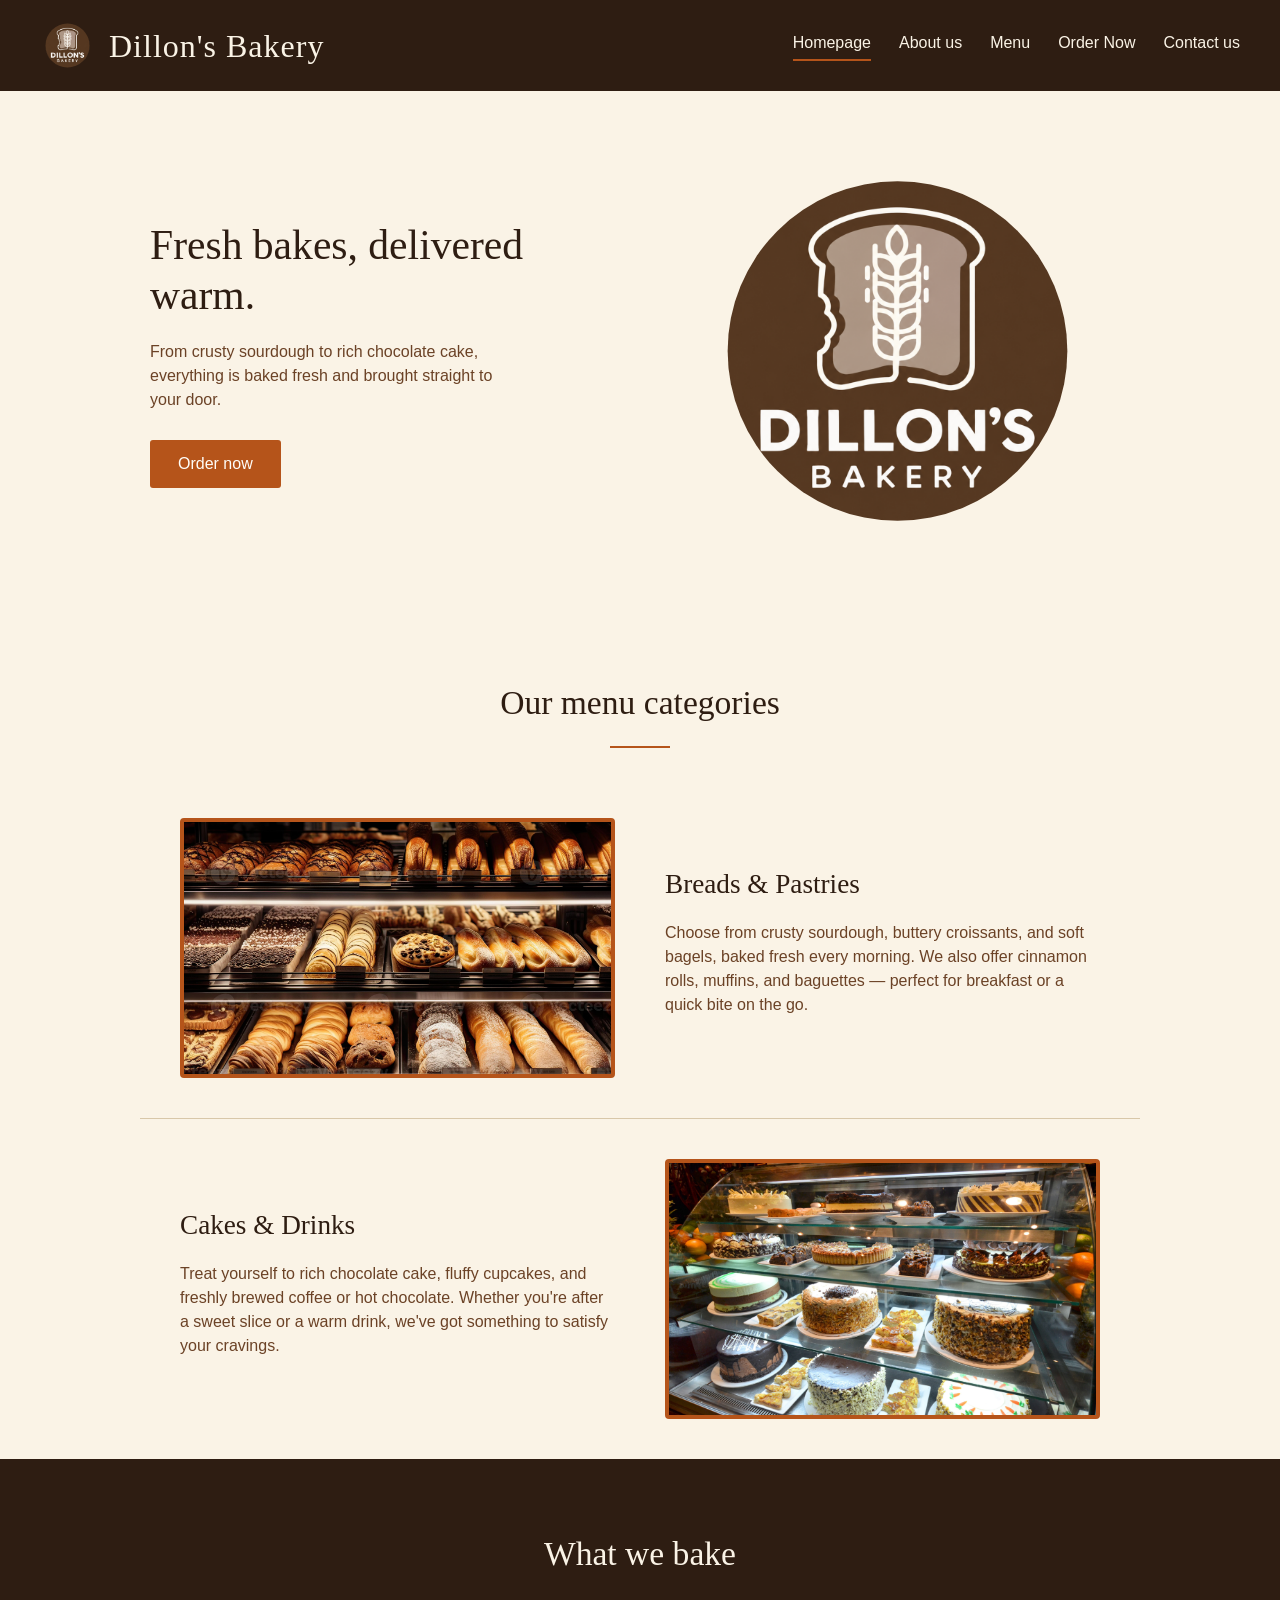
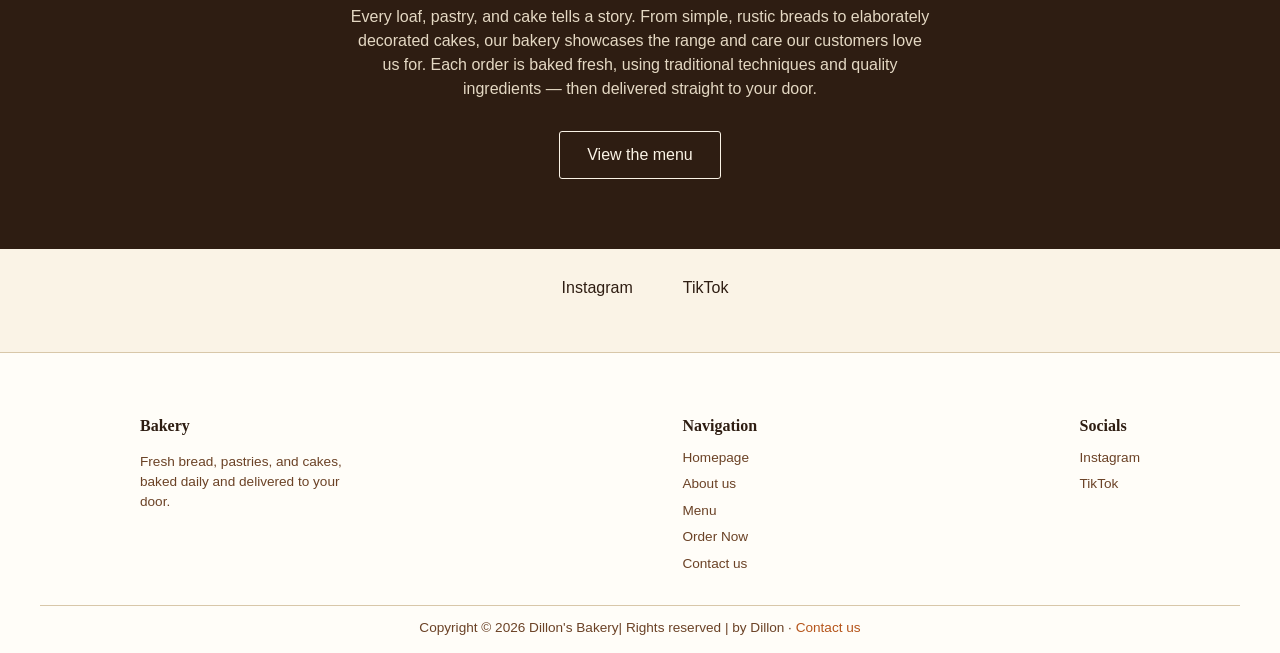
==== root/index.html @ 9ed08048 "Files re-upload Re-uploading files to make sure folder structure is correct" ====
<!DOCTYPE html>
<html>
    <head>
        <title>Dillon's Bakery</title>
        <link rel="stylesheet" href="css/style.css">
        <link rel="icon" type="image/png" href="img/logo.png">
    </head>
    <body>
        <header class="site-header">
            <a href="index.html" class="brand">
                <img src="images/business logo.png" alt="Dillon's Bakery logo">
                <h1>Dillon's Bakery</h1>
            </a>
            <nav class="primary-nav">
                <a href="index.html" class="active">Homepage</a>
                <a href="assets/about.html">About us</a>
                <a href="assets/services.html">Menu</a>
                <a href="assets/enquiry.html">Order Now</a>
                <a href="assets/contact.html">Contact us</a>
            </nav>
        </header>

        <section class="hero">
            <div class="hero-text">
                <h2>Fresh bakes, delivered warm.</h2>
                <p>From crusty sourdough to rich chocolate cake, everything is baked fresh and brought straight to your door.</p>
                <a class="btn" href="assets/enquiry.html">Order now</a>
            </div>
            <div class="hero-frame">
                <img src="images/business logo.png" alt="Fresh bread and pastries">
            </div>
        </section>

        <div class="section-intro">
            <h2>Our menu categories</h2>
            <hr>
        </div>

        <div class="category-row">
            <img src="images/braeds and pastris.jpg" alt="Basket of fresh bread">
            <div class="category-copy">
                <h3>Breads & Pastries</h3>
                <p>Choose from crusty sourdough, buttery croissants, and soft bagels, baked fresh every morning. We also offer cinnamon rolls, muffins, and baguettes — perfect for breakfast or a quick bite on the go.</p>
            </div>
        </div>

        <hr class="divider">

        <div class="category-row reverse">
            <img src="images/cakes and drinks.jpg" alt="Display of cakes and drinks">
            <div class="category-copy">
                <h3>Cakes & Drinks</h3>
                <p>Treat yourself to rich chocolate cake, fluffy cupcakes, and freshly brewed coffee or hot chocolate. Whether you're after a sweet slice or a warm drink, we've got something to satisfy your cravings.</p>
            </div>
        </div>

        <div class="highlight-block">
            <h2>What we bake</h2>
            <p>Every loaf, pastry, and cake tells a story. From simple, rustic breads to elaborately decorated cakes, our bakery showcases the range and care our customers love us for. Each order is baked fresh, using traditional techniques and quality ingredients — then delivered straight to your door.</p>
            <a class="btn-outline-light" href="assets/services.html">View the menu</a>
        </div>

        <div class="socials-row">
            <a class="social-link" href="https://www.instagram.com/grabbers_bakery/" target="_blank">
                <img src="img/instagram.png" alt="">
                Instagram
            </a>
            <a class="social-link" href="https://www.tiktok.com/@grabbers_bakery" target="_blank">
                <img src="img/tiktok.png" alt="">
                TikTok
            </a>
        </div>

        <footer class="site-footer">
            <div class="footer-grid">
                <div>
                    <h4>Bakery</h4>
                    <p style="max-width: 220px;">Fresh bread, pastries, and cakes, baked daily and delivered to your door.</p>
                </div>
                <div>
                    <h4>Navigation</h4>
                    <a href="index.html">Homepage</a>
                    <a href="assets/about.html">About us</a>
                    <a href="assets/services.html">Menu</a>
                    <a href="assets/enquiry.html">Order Now</a>
                    <a href="assets/contact.html">Contact us</a>
                </div>
                <div>
                    <h4>Socials</h4>
                    <a href="https://www.instagram.com/grabbers_bakery/" target="_blank">Instagram</a>
                    <a href="https://www.tiktok.com/@grabbers_bakery" target="_blank">TikTok</a>
                </div>
            </div>
            <div class="footer-bottom">
                Copyright © 2026 Dillon's Bakery| Rights reserved | by Dillon &middot; <a href="assets/contact.html">Contact us</a>
            </div>
        </footer>
    </body>
</html>
---- root/css/style.css ----
:root {
  --cream: #FAF3E6;
  --paper: #FFFDF8;
  --espresso: #2E1D12;
  --coffee: #6B4226;
  --rust: #B5541A;
  --line: #D8C7A9;
  --font-display: 'Palatino Linotype', 'Book Antiqua', Palatino, Georgia, serif;
  --font-body: 'Century Gothic', 'Trebuchet MS', 'Lucida Sans Unicode', sans-serif;
}

* { box-sizing: border-box; }

body {
  margin: 0;
  background-color: var(--cream);
  color: var(--espresso);
  font-family: var(--font-body);
  line-height: 1.5;
}

h1, h2, h3 {
  font-family: var(--font-display);
  font-weight: normal;
  color: var(--espresso);
  margin: 0;
}

a { color: inherit; }

/* Header */
.site-header {
  display: flex;
  align-items: center;
  justify-content: space-between;
  background-color: var(--espresso);
  padding: 18px 40px;
  flex-wrap: wrap;
  gap: 15px;
}

.brand {
  display: flex;
  align-items: center;
  gap: 14px;
  text-decoration: none;
}

.brand img {
  height: 55px;
  width: auto;
}

.brand h1 {
  font-size: 2rem;
  color: var(--cream);
  letter-spacing: 1px;
}

.primary-nav {
  display: flex;
  gap: 28px;
  font-family: var(--font-body);
}

.primary-nav a {
  color: var(--cream);
  text-decoration: none;
  padding-bottom: 4px;
  border-bottom: 2px solid transparent;
}

.primary-nav a:hover,
.primary-nav a.active {
  border-bottom: 2px solid var(--rust);
}

.hero-frame img{
  clip-path: circle(40%);
}

.brand img{
  clip-path: circle(40%);
}

img {
  clip-path: circle(500px);
}

/*Buttons*/
.btn {
  display: inline-block;
  font-family: var(--font-body);
  background-color: var(--rust);
  color: var(--paper);
  border: none;
  padding: 12px 28px;
  border-radius: 3px;
  font-size: 1rem;
  cursor: pointer;
  text-decoration: none;
}

.btn:hover {
  background-color: var(--coffee);
}

.btn-outline-light {
  display: inline-block;
  font-family: var(--font-body);
  background-color: transparent;
  color: var(--cream);
  border: 1.5px solid var(--cream);
  padding: 11px 27px;
  border-radius: 3px;
  font-size: 1rem;
  cursor: pointer;
  text-decoration: none;
}

.btn-outline-light:hover {
  background-color: var(--cream);
  color: var(--espresso);
}

/* Hero */
.hero {
  display: flex;
  align-items: center;
  gap: 50px;
  padding: 70px 60px;
  max-width: 1100px;
  margin: 0 auto;
  flex-wrap: wrap;
}

.hero-text {
  flex: 1 1 380px;
}

.hero-text h2 {
  font-size: 2.6rem;
  line-height: 1.2;
  margin-bottom: 20px;
}

.hero-text p {
  max-width: 40ch;
  margin-bottom: 28px;
  color: var(--coffee);
}

.hero-frame {
  flex: 1 1 380px;
}

.hero-frame img {
  width: 100%;
  height: 380px;
  object-fit: cover;
  border: 4px solid var(--rust);
  border-radius: 4px;
}

/* Section intro */
.section-intro {
  text-align: center;
  max-width: 600px;
  margin: 0 auto;
  padding: 60px 20px 30px;
}

.section-intro h2 {
  font-size: 2.1rem;
  margin-bottom: 10px;
}

.section-intro hr {
  width: 60px;
  border: none;
  border-top: 2px solid var(--rust);
  margin: 18px auto 0;
}

/* Category rows */
.category-row {
  display: flex;
  align-items: center;
  gap: 50px;
  max-width: 1000px;
  margin: 0 auto;
  padding: 40px;
  flex-wrap: wrap;
}

.category-row.reverse {
  flex-direction: row-reverse;
}

.category-row img {
  flex: 1 1 320px;
  width: 100%;
  height: 260px;
  object-fit: cover;
  border: 4px solid var(--rust);
  border-radius: 4px;
}

.category-copy {
  flex: 1 1 320px;
}

.category-copy h3 {
  font-size: 1.7rem;
  margin-bottom: 14px;
}

.category-copy p {
  color: var(--coffee);
}

hr.divider {
  border: none;
  border-top: 1px solid var(--line);
  max-width: 1000px;
  margin: 0 auto;
}

/* Highlight / pull-quote section */
.highlight-block {
  background-color: var(--espresso);
  color: var(--cream);
  padding: 70px 20px;
  text-align: center;
}

.highlight-block h2 {
  color: var(--cream);
  font-size: 2.1rem;
  max-width: 700px;
  margin: 0 auto 25px;
}

.highlight-block p {
  max-width: 65ch;
  margin: 0 auto 30px;
  color: #E4D8C3;
}

/* Menu grid */
.menu-heading {
  text-align: center;
  padding: 50px 20px 10px;
  font-size: 1.6rem;
}

.menu-grid {
  display: grid;
  grid-template-columns: repeat(auto-fit, minmax(220px, 1fr));
  gap: 30px;
  max-width: 1000px;
  margin: 0 auto;
  padding: 30px 40px 60px;
}

.menu-card {
  border: 1px solid var(--line);
  border-radius: 4px;
  overflow: hidden;
  background-color: var(--paper);
}

.menu-card img {
  width: 100%;
  height: 160px;
  object-fit: cover;
  display: block;
}

.menu-card-info {
  padding: 16px;
  display: flex;
  justify-content: space-between;
  align-items: center;
}

.menu-card-info span.price {
  color: var(--rust);
  font-weight: bold;
}

.menu-card button {
  width: 100%;
  border: none;
  border-top: 1px solid var(--line);
  background-color: var(--paper);
  padding: 10px;
  font-family: var(--font-body);
  cursor: pointer;
}

.menu-card button:hover {
  background-color: var(--rust);
  color: var(--paper);
}

/* Socials */
.socials-row {
  display: flex;
  justify-content: center;
  gap: 40px;
  padding: 25px 20px 50px;
}

.social-link {
  display: flex;
  align-items: center;
  gap: 10px;
  text-decoration: none;
  color: var(--espresso);
}

.social-link img {
  height: 28px;
  width: auto;
}

.social-link:hover {
  color: var(--rust);
}

/* Footer */
.site-footer {
  border-top: 1px solid var(--line);
  background-color: var(--paper);
  padding: 40px 40px 15px;
  font-size: 0.85rem;
  color: var(--coffee);
}

.footer-grid {
  display: flex;
  justify-content: space-between;
  gap: 30px;
  flex-wrap: wrap;
  max-width: 1000px;
  margin: 0 auto 25px;
}

.footer-grid h4 {
  font-family: var(--font-display);
  color: var(--espresso);
  margin-bottom: 10px;
  font-size: 1rem;
}

.footer-grid a {
  display: block;
  text-decoration: none;
  color: var(--coffee);
  margin-bottom: 6px;
}

.footer-grid a:hover {
  color: var(--rust);
}

.footer-bottom {
  text-align: center;
  border-top: 1px solid var(--line);
  padding-top: 12px;
}

.footer-bottom a {
  color: var(--rust);
  text-decoration: none;
}

/* Marquee */
.marquee-wrap {
  overflow: hidden;
  white-space: nowrap;
  border-top: 1px solid var(--line);
  border-bottom: 1px solid var(--line);
  padding: 20px 0;
}

.marquee-track {
  display: inline-flex;
  animation: scroll 40s linear infinite;
}

.marquee-img {
  height: 160px;
  width: auto;
  margin-right: 15px;
  border-radius: 4px;
}

@keyframes scroll {
  from { transform: translateX(0); }
  to { transform: translateX(-40%); }
}

/* About page specifics */
.story-section {
  max-width: 700px;
  margin: 0 auto;
  padding: 20px 20px 60px;
}

.story-section p {
  color: var(--coffee);
}

.mission-vision {
  display: flex;
  gap: 30px;
  max-width: 1000px;
  margin: 0 auto;
  padding: 0 40px 60px;
  flex-wrap: wrap;
}

.mission-vision > div {
  flex: 1 1 300px;
  border: 1px solid var(--line);
  border-radius: 4px;
  padding: 30px;
  background-color: var(--paper);
}

.mission-vision p {
  color: var(--coffee);
}

.founder-section {
  text-align: center;
  padding: 0 20px 60px;
}

.founder-section img {
  width: 220px;
  height: 260px;
  object-fit: cover;
  border: 4px solid var(--rust);
  border-radius: 4px;
}

.founder-section p {
  margin-top: 15px;
  color: var(--coffee);
}

/* Contact page specifics */
.contact-wrap {
  display: flex;
  gap: 30px;
  max-width: 1000px;
  margin: 0 auto;
  padding: 40px;
  flex-wrap: wrap;
}

.contact-card {
  flex: 1 1 300px;
  border: 1px solid var(--line);
  border-radius: 4px;
  padding: 30px;
  background-color: var(--paper);
}

.contact-card h3 {
  margin-bottom: 12px;
}

.contact-list {
  list-style: none;
  padding: 0;
  margin: 20px 0;
}

.contact-list li {
  padding: 10px 0;
  border-bottom: 1px solid var(--line);
}

.contact-list li span {
  display: block;
  font-weight: bold;
  color: var(--rust);
  font-size: 0.85rem;
}

.callback-input {
  display: flex;
  gap: 10px;
  margin-top: 12px;
}

.callback-input input {
  flex: 1;
  padding: 10px;
  border: 1px solid var(--line);
  border-radius: 3px;
  font-family: var(--font-body);
}

.map-card iframe {
  border-radius: 4px;
}

/* Order form */
.order-wrap {
  display: flex;
  justify-content: center;
  padding: 20px 20px 60px;
}

.order-form {
  display: flex;
  flex-direction: column;
  width: 100%;
  max-width: 500px;
  background-color: var(--paper);
  border: 1px solid var(--line);
  padding: 35px;
  border-radius: 4px;
}

.order-form label {
  font-family: var(--font-body);
  margin-top: 15px;
  margin-bottom: 5px;
  color: var(--espresso);
}

.order-form input,
.order-form select,
.order-form textarea {
  padding: 10px;
  border-radius: 3px;
  border: 1px solid var(--line);
  font-family: var(--font-body);
  font-size: 1rem;
}

.order-form textarea {
  resize: vertical;
}

.order-form button {
  margin-top: 25px;
}
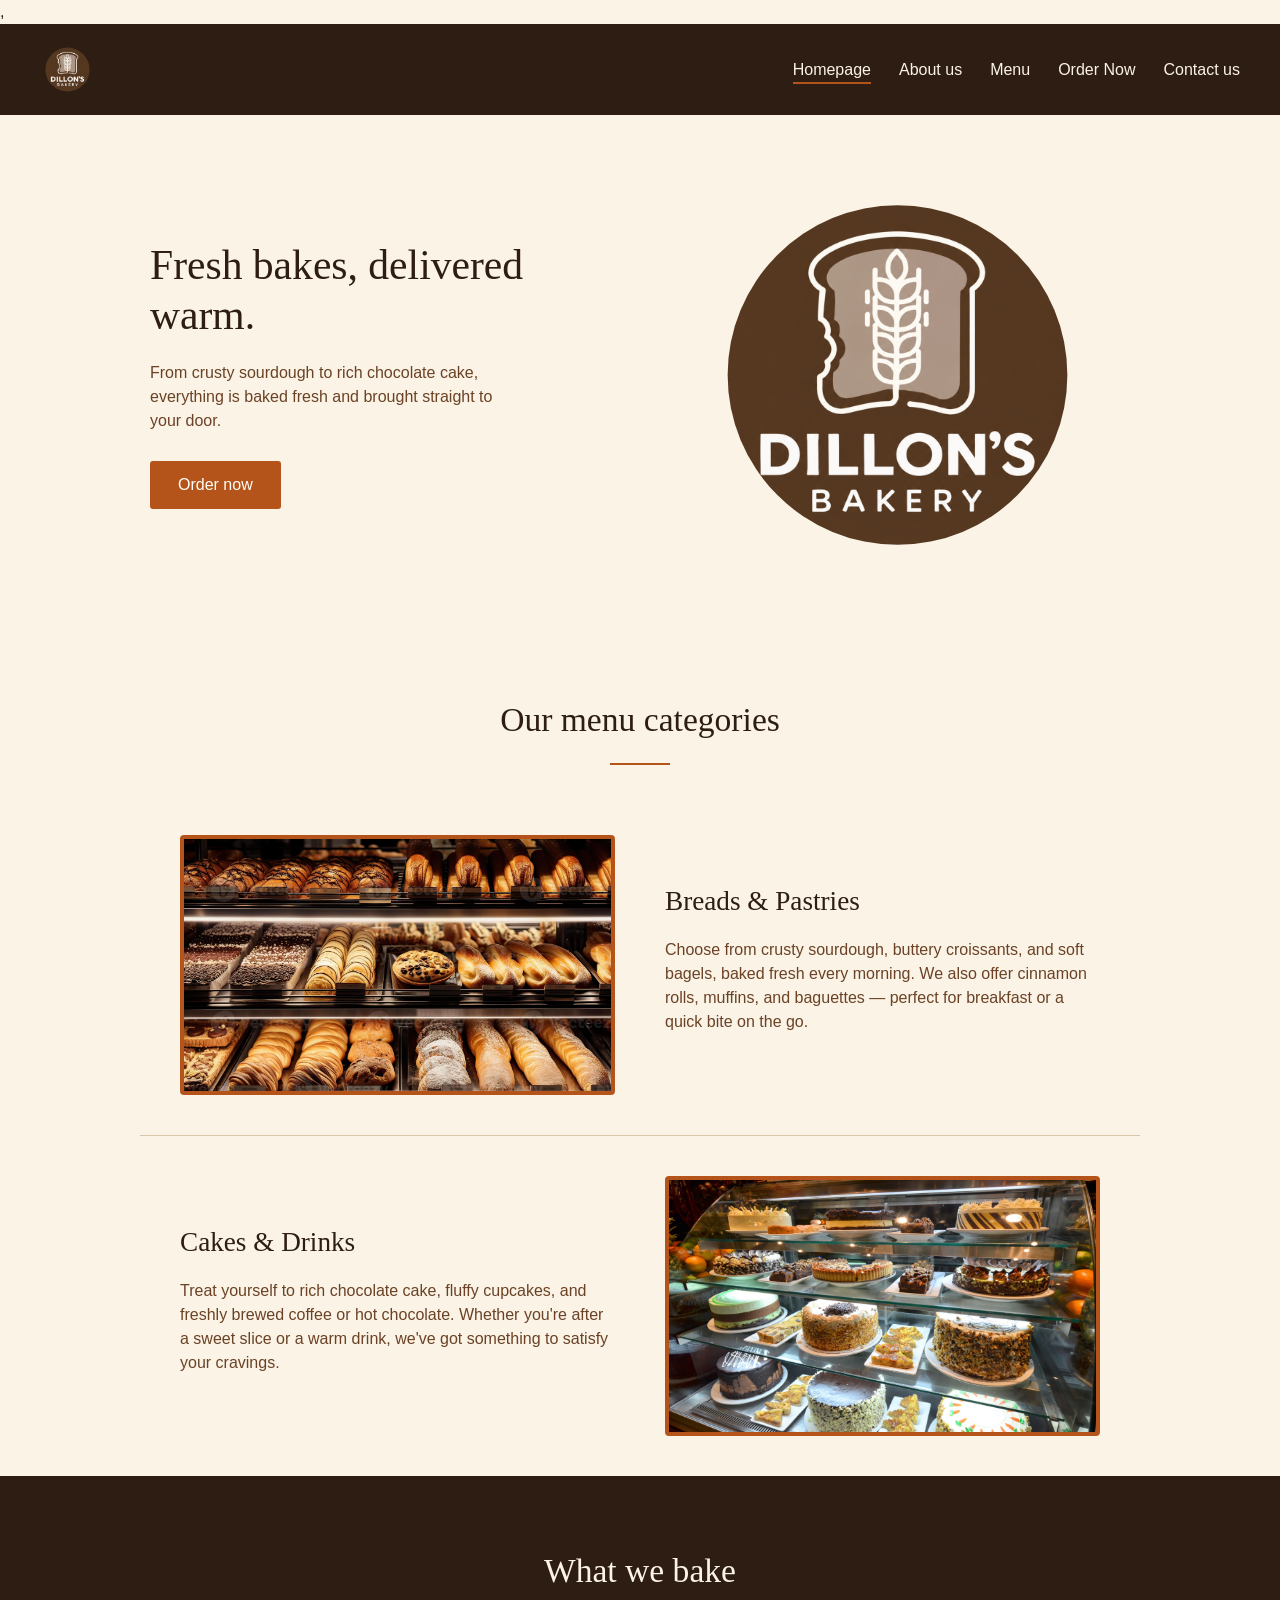
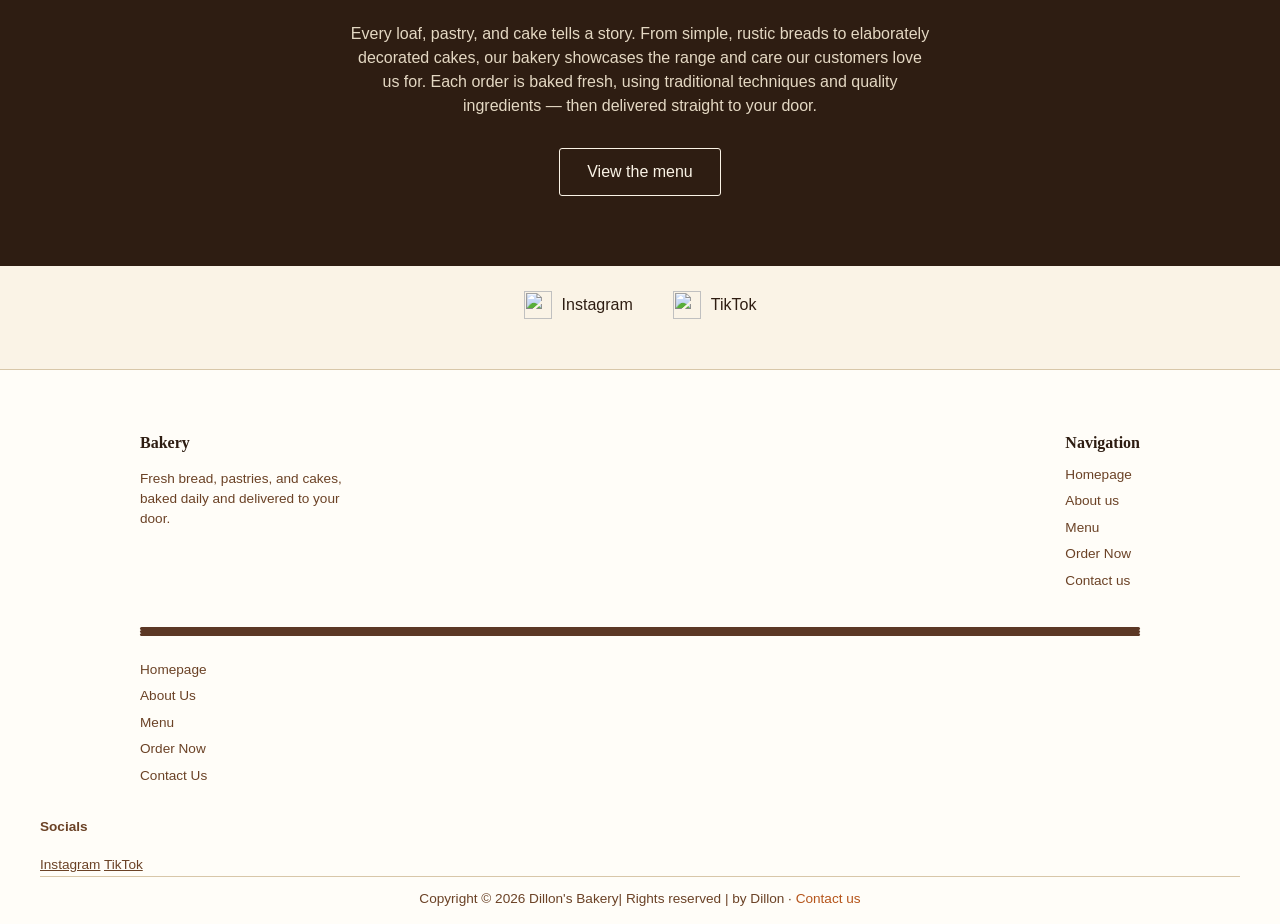
==== commit fd523b84: "java script Added java script to the website" ====
--- a/root/index.html
+++ b/root/index.html
@@ -1,22 +1,22 @@
-<!DOCTYPE html>
+   ,<!DOCTYPE html>
 <html>
     <head>
         <title>Dillon's Bakery</title>
         <link rel="stylesheet" href="css/style.css">
+        <script src="script.js"></script>
         <link rel="icon" type="image/png" href="img/logo.png">
     </head>
     <body>
         <header class="site-header">
             <a href="index.html" class="brand">
                 <img src="images/business logo.png" alt="Dillon's Bakery logo">
-                <h1>Dillon's Bakery</h1>
             </a>
             <nav class="primary-nav">
-                <a href="index.html" class="active">Homepage</a>
-                <a href="assets/about.html">About us</a>
-                <a href="assets/services.html">Menu</a>
-                <a href="assets/enquiry.html">Order Now</a>
-                <a href="assets/contact.html">Contact us</a>
+                <span><a href="index.html" class="active">Homepage</a></span>
+                <span><a href="assets/about.html">About us</a></span>
+                <span><a href="assets/services.html">Menu</a></span>
+                <span><a href="assets/enquiry.html">Order Now</a></span>
+                <span><a href="assets/contact.html">Contact us</a></span>
             </nav>
         </header>
 
@@ -85,6 +85,23 @@
                     <a href="assets/enquiry.html">Order Now</a>
                     <a href="assets/contact.html">Contact us</a>
                 </div>
+                <!--Hamburger button (mobil only)-->
+                <button class="hamburger" id="hamburgerBtn" aria-label="Toggle navigation" aria-expanded="false">
+                    <span></span>
+                    <span></span>
+                    <span></span>
+                </button>
+                
+                <!--Mobile nav(hidden by default)-->
+                <nav class="mobil-nav" id="=mobileNav">
+                    <a href="index.html" class="active">Homepage</a>
+                    <a href="assets/about.html">About Us</a>
+                    <a href="assets/services.html">Menu</a>
+                    <a href="assets/enquiry.html">Order Now</a>
+                    <a href="assets/contact.html">Contact Us</a>
+                </nav>
+                
+                </div>
                 <div>
                     <h4>Socials</h4>
                     <a href="https://www.instagram.com/grabbers_bakery/" target="_blank">Instagram</a>
--- a/root/css/style.css
+++ b/root/css/style.css
@@ -118,6 +118,41 @@
   text-decoration: none;
 }
 
+/*hamburger Menu*/
+.hamburger{
+display: flex;
+flex-direction: column;
+justify-content: space-between;
+width: 30px;
+height: 22px;
+background: none;
+border: none;
+cursor: pointer;
+padding: 0;
+} 
+
+.hamburger span{
+  display: block;
+  width: 100%;
+  height: 3px;
+  background-color: #5c3825;
+  border-radius:5px ;
+  transition: 0.3 ease;
+}
+
+/*Turn hamburger into x */
+.hamburger.active span:nth-child(1) {
+    transform: translateY(9px) rotate(45deg);
+}
+
+.hamburger.active span:nth-child(2) {
+    opacity: 0;
+}
+
+.hamburger.active span:nth-child(3) {
+    transform: translateY(-10px) rotate(-45deg);
+}
+
 .btn-outline-light:hover {
   background-color: var(--cream);
   color: var(--espresso);
@@ -552,3 +587,91 @@
 .order-form button {
   margin-top: 25px;
 }
+
+/* --Hamburger-- */
+.hamburger{
+  display: none;
+  flex-direction: column;
+  justify-content: space-between;
+  width: 30px;
+  height: 22px;
+  background: none;
+  border: none;
+  cursor: pointer;
+  padding: 0%;
+  z-index: 100;
+}
+
+.hamburger{
+  display: block;
+  width: 100%;
+  height: 3px;
+  background-color: var(--cream);
+  border-radius: 5px;
+  transition: transform 0.3 ease, opacity 0.2s ease;
+}
+
+/* --Turn hamburger into an X when active--- */
+.hamburger.active span:nth-child(1) {
+  transform: translateY(9px) rotate(45deg);
+}
+
+.hamburger.active span:nth-child(2) {
+  opacity: 0;
+}
+
+.hamburger.active span:nth-child(3) {
+  transform: translateY(-10px) rotate(-45deg);
+}
+
+/* --Mobile nav panel-- */
+.mobile-nav{
+  display: none;
+  width: 100%;
+  flex-direction: column;
+  background-color: var(--espresso);
+  padding: 10px 0 20px;
+  border-top: 1px solid rgba(250,243, 230, 0,2);
+  margin-top: 8px;
+}
+
+.mobile-nav a {
+  color: var(--cream);
+  text-decoration: none;
+  font-size: 1.1rem;
+  padding: 12px 0;
+  border-bottom: 1px solid rgba(250, 243, 230, 0,2);
+}
+
+.mobile-nav a:hover,
+.mobile-nav a.active {
+  border-bottom: 2px solid var(--rust);
+  padding-left: 6px;
+}
+
+.mobile-nav.open {
+  display: flex;
+}
+
+/* --Mobile Breakpoint-- */
+@media (max-width: 800px) {
+  .site-header{
+    padding: 15px 20px;
+  }
+
+  .primary-nav{
+    display: none;
+  }
+
+  .hamburger {
+    display: flex;
+  }
+
+  .brand h1 {
+    font-size: 1.6rem;
+  }
+
+  .brand img {
+    height: 45px;
+  }
+}
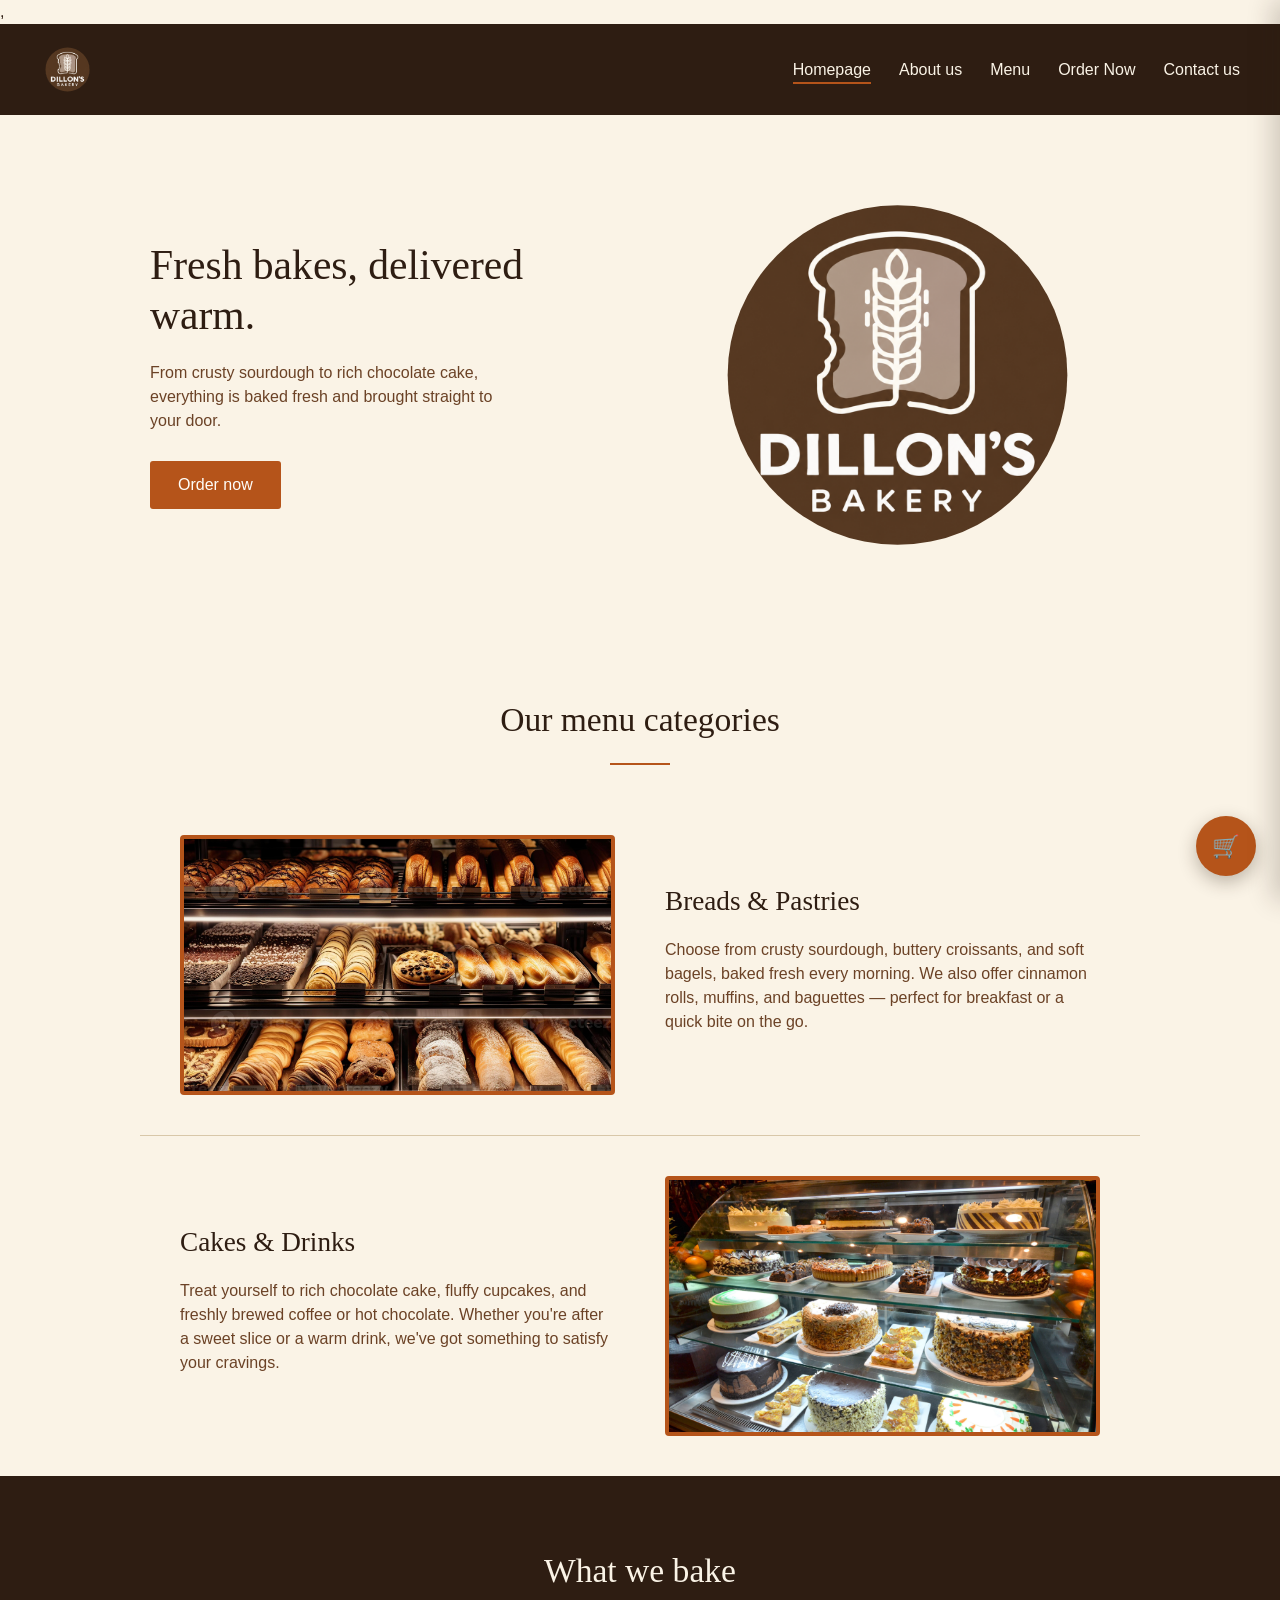
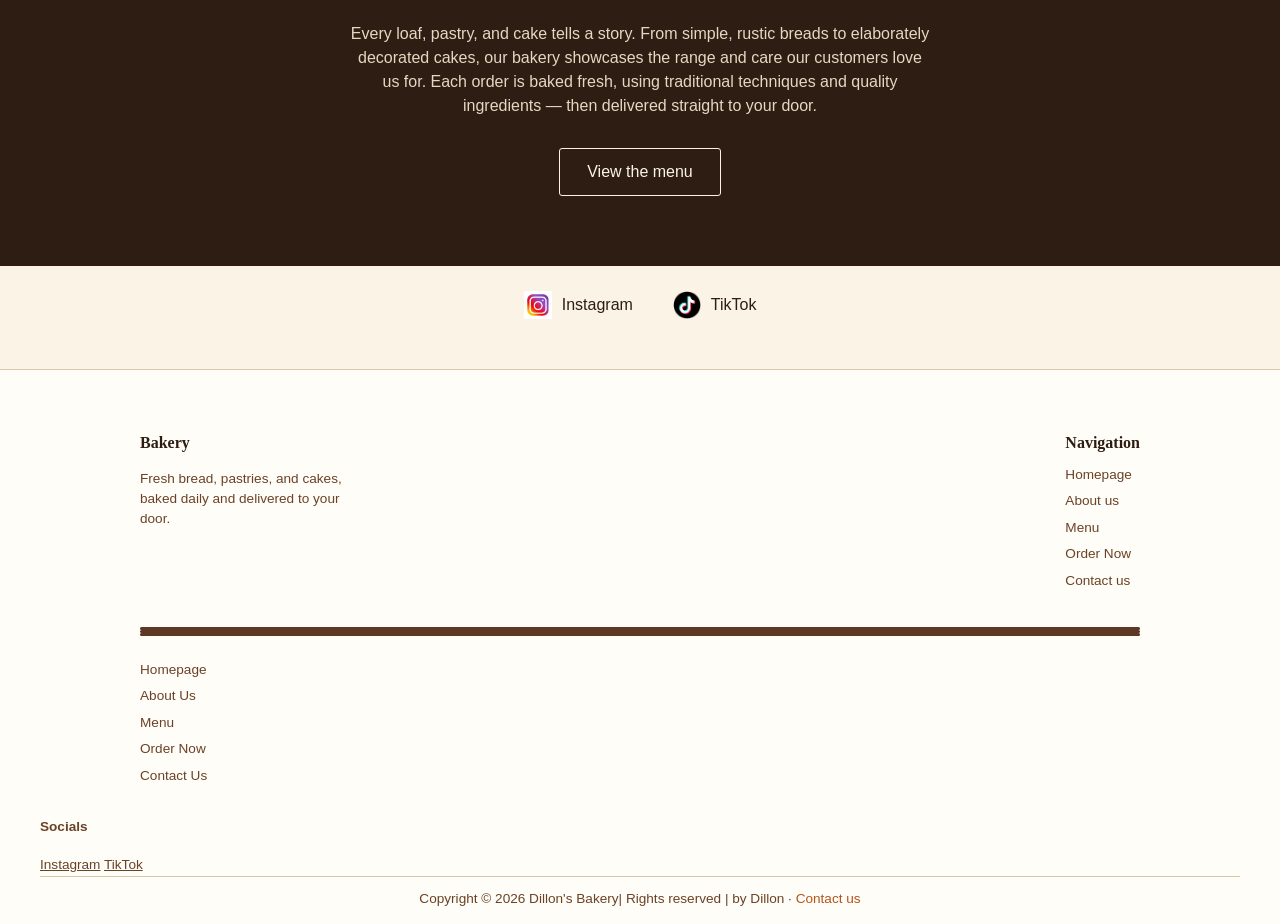
==== commit bca90bea: "Add files via upload new and improved and improved website" ====
--- a/root/index.html
+++ b/root/index.html
@@ -1,6 +1,7 @@
    ,<!DOCTYPE html>
 <html>
     <head>
+        <meta name="referrer" content="strict-origin-when-cross-origin">
         <title>Dillon's Bakery</title>
         <link rel="stylesheet" href="css/style.css">
         <script src="script.js"></script>
@@ -62,11 +63,11 @@
 
         <div class="socials-row">
             <a class="social-link" href="https://www.instagram.com/grabbers_bakery/" target="_blank">
-                <img src="img/instagram.png" alt="">
+                <img src="../root/images/instagram picture.webp" alt="Instagram">
                 Instagram
             </a>
             <a class="social-link" href="https://www.tiktok.com/@grabbers_bakery" target="_blank">
-                <img src="img/tiktok.png" alt="">
+                <img src="../root/images/tiktok-icon-free-png.webp" alt="TikTok">
                 TikTok
             </a>
         </div>
@@ -104,7 +105,7 @@
                 </div>
                 <div>
                     <h4>Socials</h4>
-                    <a href="https://www.instagram.com/grabbers_bakery/" target="_blank">Instagram</a>
+                    <a href="https://www.instagram.com/Dillon's_bakery/" target="_blank">Instagram</a>
                     <a href="https://www.tiktok.com/@grabbers_bakery" target="_blank">TikTok</a>
                 </div>
             </div>
@@ -112,5 +113,66 @@
                 Copyright © 2026 Dillon's Bakery| Rights reserved | by Dillon &middot; <a href="assets/contact.html">Contact us</a>
             </div>
         </footer>
+<!--Lightbox overlay-->
+<div class="lightbox" id="lightbox" aria-hidden="true"  role="dialog" aria-modal="true" aria-label="Image preview">
+    <button class="lightbox-close" id="lightboxClose" aria-label="Close preview">&times;</button>
+    <button class="lightbox-prev" id="lightboxPrev" aria-label="Previous image">&#10094;</button>
+    <button class="lightbox-next" id="lightboxNext" aria-label="Next image">&#10095;</button>
+    <figure class="lightbox-figure">
+    <img id="lightboxImg" src="" alt="">
+    <figcaption id="lightboxCaption"></figcaption>
+    </figure>
+</div>
+
+<script src="js/java script.js"></script>
+
+<!-- ===== Cart button (floating) ===== -->
+<button class="cart-toggle" id="cartToggle" aria-label="Open cart" aria-expanded="false">
+  <span class="cart-icon">🛒</span>
+  <span class="cart-count" id="cartCount">0</span>
+</button>
+
+<!-- ===== Cart drawer ===== -->
+<div class="cart-drawer" id="cartDrawer" aria-hidden="true" role="dialog" aria-modal="true" aria-label="Shopping cart">
+  <div class="cart-header">
+    <h3>Your Cart</h3>
+    <button class="cart-close" id="cartClose" aria-label="Close cart">&times;</button>
+  </div>
+
+  <div class="cart-items" id="cartItems">
+    <p class="cart-empty" id="cartEmpty">Your cart is empty. Add something delicious!</p>
+  </div>
+
+  <div class="cart-footer">
+    <div class="cart-total-row">
+      <span>Total</span>
+      <span id="cartTotal">R0.00</span>
+    </div>
+    <a href="assets/enquiry.html" class="btn cart-checkout" id="cartCheckout">Proceed to Order</a>
+    <button class="cart-clear" id="cartClear">Clear cart</button>
+  </div>
+</div>
+
+<title>Dillon's Bakery | Fresh Bread, Pastries & Cakes Delivered Warm</title>
+<meta name="description" content="Dillon's Bakery bakes fresh sourdough, croissants, cakes and pastries every morning and delivers them warm to your door. Order online today.">
+<meta name="keywords" content="bakery, fresh bread, sourdough, croissants, cakes, pastries, bakery delivery, Dillon's Bakery, order cakes online">
+<meta name="author" content="Dillon's Bakery">
+<meta name="robots" content="index, follow">
+<link rel="canonical" href="https://www.dillonsbakery.co.za/">
+<meta property="og:type" content="website">
+<meta property="og:site_name" content="Dillon's Bakery">
+<meta property="og:title" content="Dillon's Bakery | Fresh Bakes, Delivered Warm">
+<meta property="og:description" content="From crusty sourdough to rich chocolate cake — everything is baked fresh and brought straight to your door.">
+<meta property="og:url" content="https://www.dillonsbakery.co.za/">
+<meta property="og:image" content="https://www.dillonsbakery.co.za/images/business logo.png">
+<meta property="og:image:alt" content="Dillon's Bakery logo">
+<meta property="og:locale" content="en_ZA">
+<meta name="twitter:card" content="summary_large_image">
+<meta name="twitter:title" content="Dillon's Bakery | Fresh Bakes, Delivered Warm">
+<meta name="twitter:description" content="Fresh sourdough, croissants, cakes and pastries — baked daily and delivered to your door.">
+<meta name="twitter:image" content="https://www.dillonsbakery.co.za/images/business logo.png">
+<meta name="theme-color" content="#2E1D12">
+
+<div class="cart-backdrop" id="cartBackdrop" hidden></div>
     </body>
 </html>
--- a/root/css/style.css
+++ b/root/css/style.css
@@ -675,3 +675,437 @@
     height: 45px;
   }
 }
+
+/* ===== Lightbox ===== */
+.lightbox {
+  position: fixed;
+  inset: 0;
+  background: rgba(46, 29, 18, 0.92); /* espresso with opacity */
+  display: none;
+  align-items: center;
+  justify-content: center;
+  z-index: 1000;
+  padding: 40px 20px;
+  opacity: 0;
+  transition: opacity 0.25s ease;
+}
+
+.lightbox.open {
+  display: flex;
+  opacity: 1;
+}
+
+.lightbox-figure {
+  margin: 0;
+  max-width: 90vw;
+  max-height: 85vh;
+  display: flex;
+  flex-direction: column;
+  align-items: center;
+  gap: 14px;
+}
+
+.lightbox-figure img {
+  max-width: 90vw;
+  max-height: 75vh;
+  width: auto;
+  height: auto;
+  object-fit: contain;
+  border: 4px solid var(--rust);
+  border-radius: 6px;
+  background: var(--paper);
+  clip-path: none; /* override the global circle clip */
+}
+
+.lightbox-figure figcaption {
+  color: var(--cream);
+  font-family: var(--font-display);
+  font-size: 1.2rem;
+  text-align: center;
+}
+
+/* Buttons */
+.lightbox-close,
+.lightbox-prev,
+.lightbox-next {
+  position: absolute;
+  background: transparent;
+  color: var(--cream);
+  border: none;
+  cursor: pointer;
+  font-size: 2.4rem;
+  line-height: 1;
+  padding: 10px 16px;
+  border-radius: 4px;
+  transition: background 0.2s ease, color 0.2s ease;
+}
+
+.lightbox-close:hover,
+.lightbox-prev:hover,
+.lightbox-next:hover {
+  background: var(--rust);
+  color: var(--paper);
+}
+
+.lightbox-close {
+  top: 20px;
+  right: 24px;
+  font-size: 3rem;
+}
+
+.lightbox-prev { left: 24px; top: 50%; transform: translateY(-50%); }
+.lightbox-next { right: 24px; top: 50%; transform: translateY(-50%); }
+
+/* Optional: prevent body scroll when open */
+body.lightbox-open {
+  overflow: hidden;
+}
+
+/* Mobile tweaks */
+@media (max-width: 800px) {
+  .lightbox-prev,
+  .lightbox-next {
+    font-size: 1.8rem;
+    padding: 8px 10px;
+  }
+  .lightbox-close {
+    font-size: 2.4rem;
+    top: 10px;
+    right: 12px;
+  }
+  .lightbox-figure figcaption {
+    font-size: 1rem;
+  }
+}
+
+.menu-card img {
+  transition: transform 0.25s ease;
+}
+
+.menu-card img:hover {
+  transform: scale(1.03);
+}
+
+/* ===== Floating cart button ===== */
+.cart-toggle {
+  position: fixed;
+  right: 24px;
+  bottom: 24px;
+  background: var(--rust);
+  color: var(--paper);
+  border: none;
+  width: 60px;
+  height: 60px;
+  border-radius: 50%;
+  font-size: 1.4rem;
+  cursor: pointer;
+  box-shadow: 0 6px 18px rgba(46, 29, 18, 0.3);
+  z-index: 900;
+  display: flex;
+  align-items: center;
+  justify-content: center;
+  transition: transform 0.2s ease, background 0.2s ease;
+}
+
+.cart-toggle:hover {
+  background: var(--coffee);
+  transform: scale(1.06);
+}
+
+.cart-count {
+  position: absolute;
+  top: -4px;
+  right: -4px;
+  background: var(--espresso);
+  color: var(--cream);
+  font-size: 0.75rem;
+  font-family: var(--font-body);
+  min-width: 22px;
+  height: 22px;
+  border-radius: 50%;
+  display: flex;
+  align-items: center;
+  justify-content: center;
+  padding: 0 5px;
+  border: 2px solid var(--cream);
+}
+
+.cart-count.hidden { display: none; }
+
+/* ===== Backdrop ===== */
+.cart-backdrop {
+  position: fixed;
+  inset: 0;
+  background: rgba(46, 29, 18, 0.5);
+  z-index: 950;
+  opacity: 0;
+  transition: opacity 0.25s ease;
+}
+
+.cart-backdrop.show {
+  opacity: 1;
+}
+
+/* ===== Drawer ===== */
+.cart-drawer {
+  position: fixed;
+  top: 0;
+  right: 0;
+  height: 100vh;
+  width: 380px;
+  max-width: 92vw;
+  background: var(--paper);
+  border-left: 1px solid var(--line);
+  box-shadow: -8px 0 24px rgba(46, 29, 18, 0.2);
+  z-index: 960;
+  display: flex;
+  flex-direction: column;
+  transform: translateX(100%);
+  transition: transform 0.3s ease;
+}
+
+.cart-drawer.open {
+  transform: translateX(0);
+}
+
+.cart-header {
+  display: flex;
+  align-items: center;
+  justify-content: space-between;
+  padding: 20px 20px 16px;
+  border-bottom: 1px solid var(--line);
+  background: var(--espresso);
+}
+
+.cart-header h3 {
+  color: var(--cream);
+  font-size: 1.4rem;
+}
+
+.cart-close {
+  background: transparent;
+  border: none;
+  color: var(--cream);
+  font-size: 2rem;
+  line-height: 1;
+  cursor: pointer;
+  padding: 0 6px;
+}
+
+.cart-close:hover { color: var(--rust); }
+
+/* ===== Items list ===== */
+.cart-items {
+  flex: 1;
+  overflow-y: auto;
+  padding: 16px 20px;
+}
+
+.cart-empty {
+  color: var(--coffee);
+  text-align: center;
+  margin-top: 40px;
+}
+
+.cart-item {
+  display: flex;
+  gap: 12px;
+  padding: 12px 0;
+  border-bottom: 1px solid var(--line);
+  align-items: center;
+}
+
+.cart-item img {
+  width: 60px;
+  height: 60px;
+  object-fit: cover;
+  border-radius: 4px;
+  border: 1px solid var(--line);
+  flex-shrink: 0;
+  clip-path: none;
+}
+
+.cart-item-info {
+  flex: 1;
+  display: flex;
+  flex-direction: column;
+  gap: 2px;
+  min-width: 0;
+}
+
+.cart-item-name {
+  font-weight: bold;
+  font-size: 0.95rem;
+  white-space: nowrap;
+  overflow: hidden;
+  text-overflow: ellipsis;
+}
+
+.cart-item-price {
+  color: var(--rust);
+  font-size: 0.85rem;
+}
+
+.cart-qty {
+  display: flex;
+  align-items: center;
+  gap: 6px;
+  margin-top: 4px;
+}
+
+.cart-qty button {
+  width: 26px;
+  height: 26px;
+  border: 1px solid var(--line);
+  background: var(--cream);
+  border-radius: 3px;
+  cursor: pointer;
+  font-size: 1rem;
+  line-height: 1;
+  display: flex;
+  align-items: center;
+  justify-content: center;
+  color: var(--espresso);
+}
+
+.cart-qty button:hover {
+  background: var(--rust);
+  color: var(--paper);
+  border-color: var(--rust);
+}
+
+.cart-qty span {
+  min-width: 20px;
+  text-align: center;
+  font-size: 0.9rem;
+}
+
+.cart-remove {
+  background: transparent;
+  border: none;
+  color: var(--coffee);
+  font-size: 1.2rem;
+  cursor: pointer;
+  padding: 4px;
+}
+
+.cart-remove:hover { color: var(--rust); }
+
+/* ===== Footer ===== */
+.cart-footer {
+  border-top: 1px solid var(--line);
+  padding: 16px 20px 20px;
+  background: var(--paper);
+}
+
+.cart-total-row {
+  display: flex;
+  justify-content: space-between;
+  font-size: 1.1rem;
+  font-weight: bold;
+  margin-bottom: 14px;
+  font-family: var(--font-display);
+}
+
+.cart-total-row span:last-child {
+  color: var(--rust);
+}
+
+.cart-checkout {
+  width: 100%;
+  text-align: center;
+  margin-bottom: 8px;
+}
+
+.cart-clear {
+  width: 100%;
+  background: transparent;
+  border: 1px solid var(--line);
+  color: var(--coffee);
+  padding: 8px;
+  border-radius: 3px;
+  cursor: pointer;
+  font-family: var(--font-body);
+  font-size: 0.85rem;
+}
+
+.cart-clear:hover {
+  border-color: var(--rust);
+  color: var(--rust);
+}
+
+/* Toast */
+.cart-toast {
+  position: fixed;
+  bottom: 100px;
+  right: 24px;
+  background: var(--espresso);
+  color: var(--cream);
+  padding: 12px 20px;
+  border-radius: 4px;
+  font-size: 0.9rem;
+  box-shadow: 0 6px 18px rgba(46, 29, 18, 0.3);
+  z-index: 970;
+  opacity: 0;
+  transform: translateY(10px);
+  transition: opacity 0.25s ease, transform 0.25s ease;
+  pointer-events: none;
+}
+
+.cart-toast.show {
+  opacity: 1;
+  transform: translateY(0);
+}
+
+@media (max-width: 800px) {
+  .cart-toggle {
+    right: 16px;
+    bottom: 16px;
+    width: 54px;
+    height: 54px;
+  }
+  .cart-drawer { width: 100%; }
+  .cart-toast { right: 16px; bottom: 86px; }
+}
+
+/* ===== Google Form embed section ===== */
+.form-section {
+  padding: 20px 20px 60px;
+}
+
+.form-embed {
+  max-width: 760px;
+  margin: 0 auto;
+  background: var(--paper);
+  border: 1px solid var(--line);
+  border-radius: 6px;
+  padding: 12px;
+  box-shadow: 0 4px 16px rgba(46, 29, 18, 0.06);
+  overflow: hidden;
+}
+
+.form-embed iframe {
+  display: block;
+  width: 100%;
+  min-height: 900px;
+  border: 0;
+  border-radius: 4px;
+}
+
+@media (max-width: 800px) {
+  .form-embed {
+    padding: 8px;
+  }
+  .form-embed iframe {
+    min-height: 1100px; /* forms stack taller on narrow screens */
+  }
+}
+
+/* Optional: fix any map iframe overflow */
+.map-card iframe {
+  width: 100%;
+  height: 300px;
+  border: 0;
+  border-radius: 4px;
+  display: block;
+}
